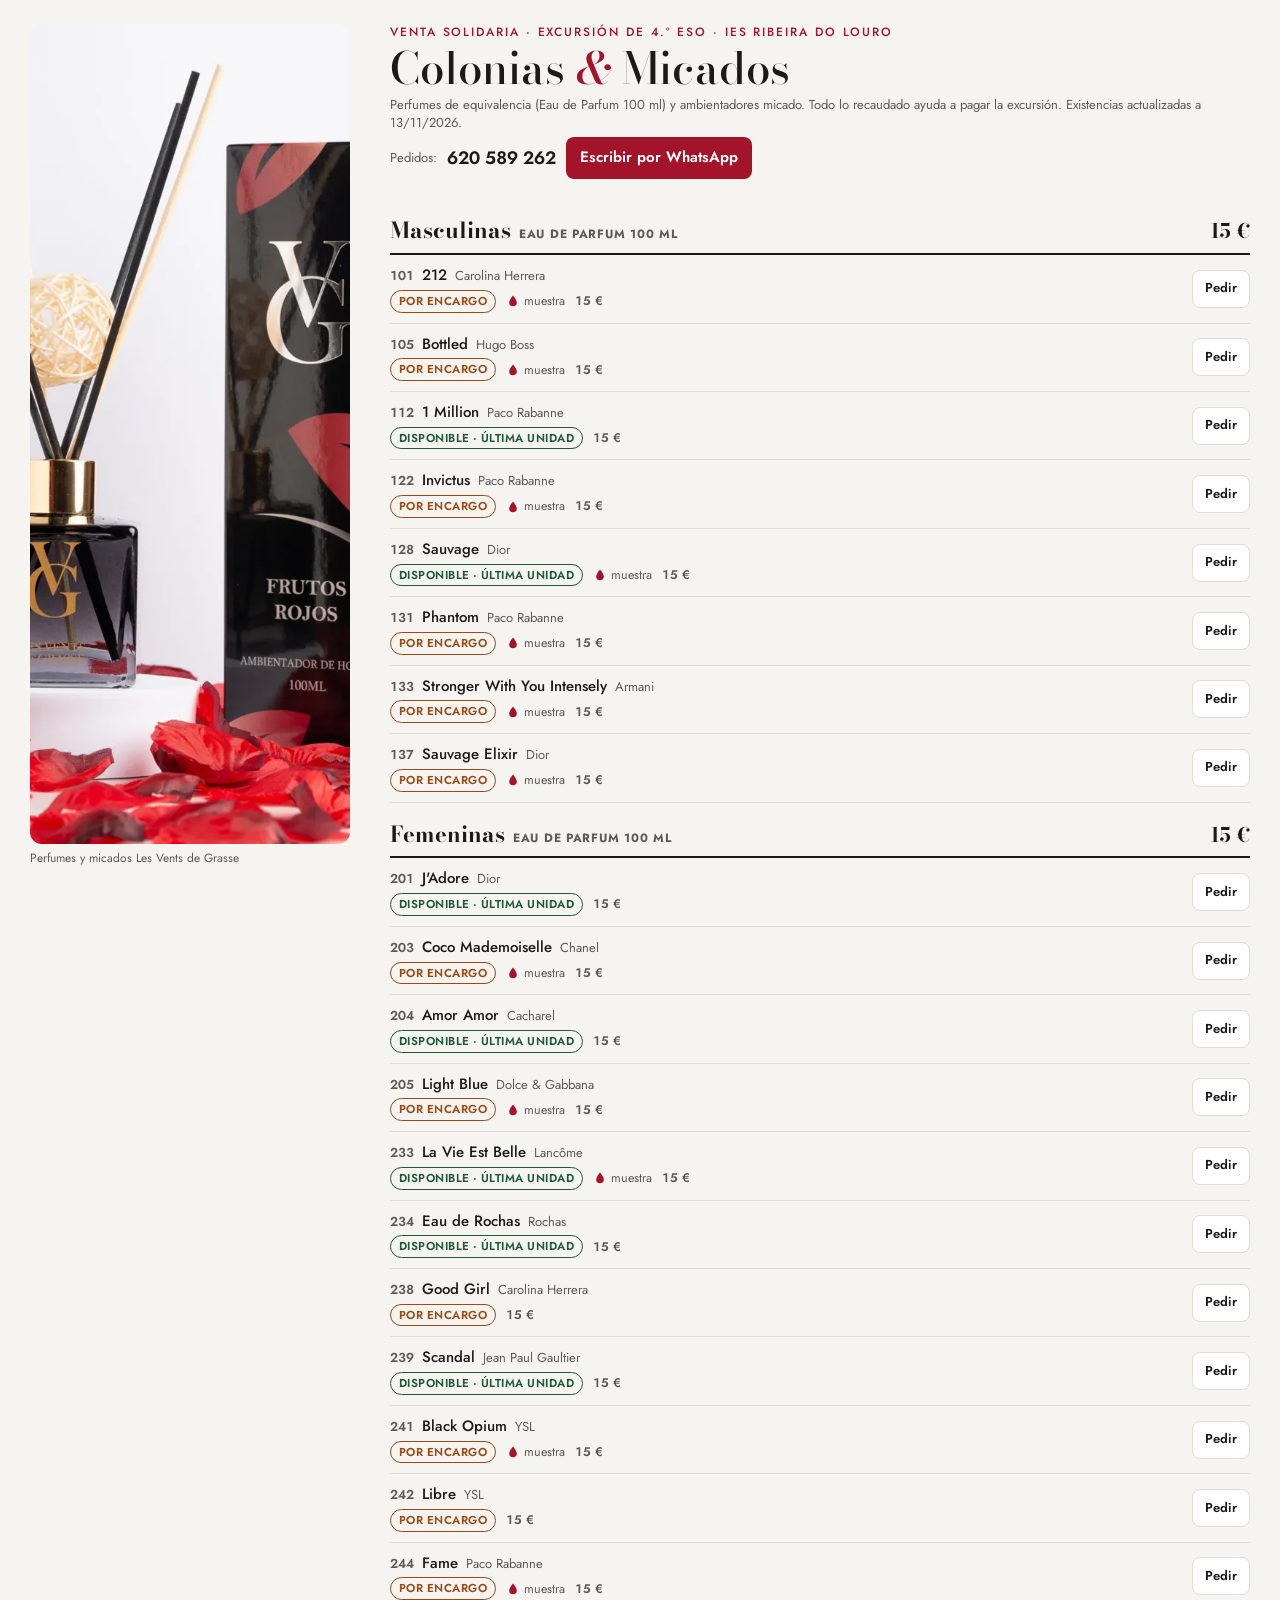
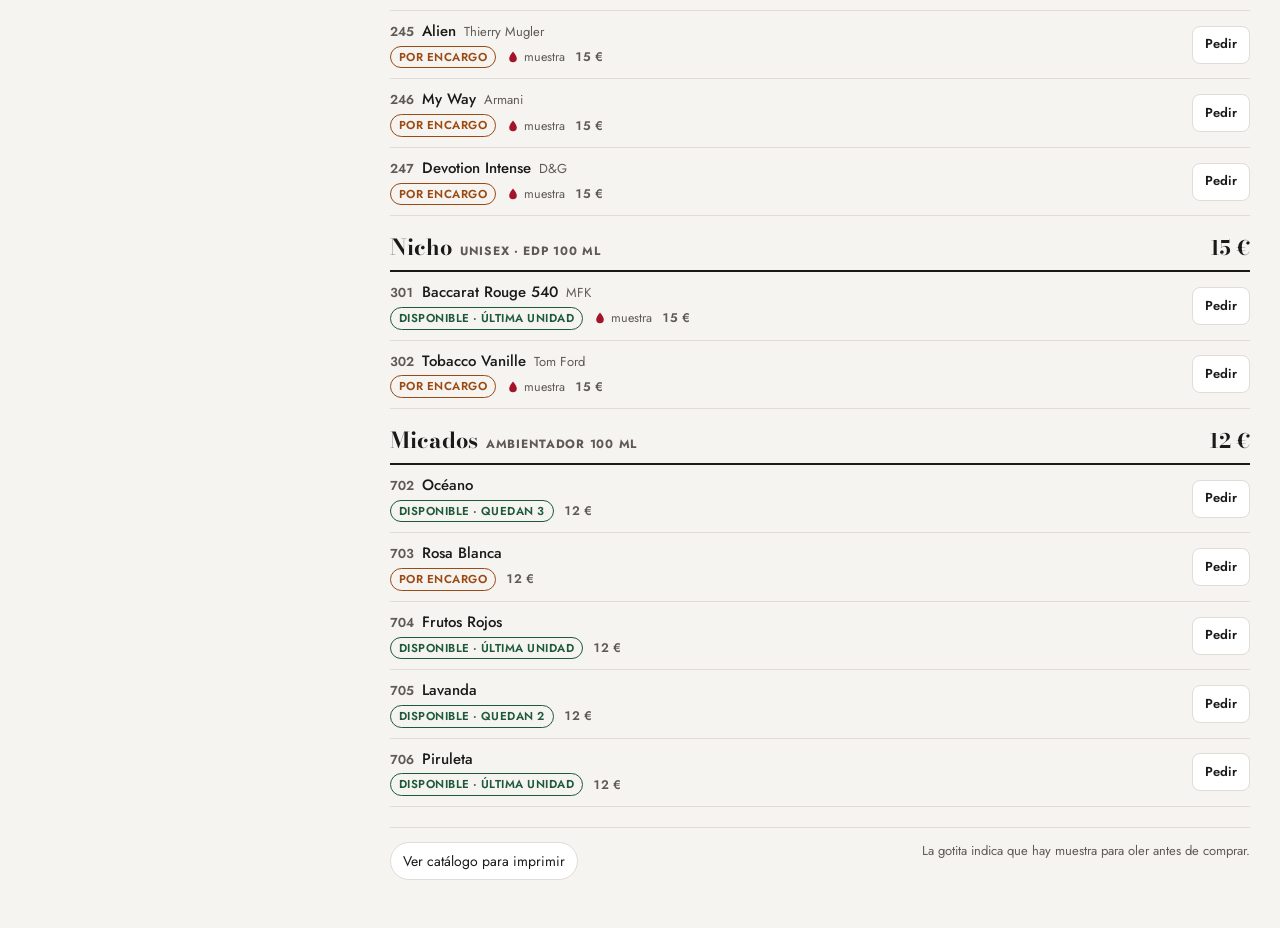
==== index.html @ 47357b12 "Página pública: sin filtros" ====
<!doctype html>
<html lang="es">
<head>
<meta charset="utf-8">
<meta name="viewport" content="width=device-width,initial-scale=1,viewport-fit=cover">
<title>Colonias &amp; Micados · Venta solidaria 4.º ESO</title>
<meta name="description" content="Catálogo de colonias y micados de la venta solidaria para la excursión de 4.º ESO del IES Ribeira do Louro.">
<link rel="preconnect" href="https://fonts.googleapis.com">
<link rel="stylesheet" href="https://fonts.googleapis.com/css2?family=Bodoni+Moda:ital,opsz,wght@0,6..96,500;0,6..96,700;1,6..96,500&family=Jost:wght@400;500;600&display=swap">
<link rel="stylesheet" href="assets/estilo.css">
<style>
.hero{display:flex;flex-direction:column;gap:10px}
.contacto{display:flex;gap:10px;flex-wrap:wrap;align-items:center}
.tel{font-size:18px;font-weight:600;font-variant-numeric:tabular-nums;user-select:all}
.pedir{font-size:13px;min-height:38px;padding:0 12px}
.precio{font-weight:600;font-variant-numeric:tabular-nums}
.pie{display:flex;justify-content:space-between;gap:12px;flex-wrap:wrap;border-top:1px solid var(--line);padding-top:14px}
/* Foto: banda arriba en móvil; columna lateral fija en pantallas anchas, sin quitar sitio al listado */
.layout{max-width:1220px;margin:0 auto;padding-block:24px 48px;display:grid;grid-template-columns:minmax(0,1fr);gap:24px}
.layout>.wrap{padding-block:0;max-width:none;margin:0;min-width:0}
.foto{margin:0}
.foto img{display:block;width:100%;border-radius:12px;object-fit:cover}
.foto .h{aspect-ratio:16/9;max-height:240px;object-position:50% 45%}
.foto .v{display:none}
.foto figcaption{font-size:12px;color:var(--muted);margin-top:6px}
@media (min-width:980px){
  .layout{grid-template-columns:320px minmax(0,1fr);gap:40px;align-items:start}
  .foto{position:sticky;top:24px}
  .foto .h{display:none}
  .foto .v{display:block;aspect-ratio:4/5;max-height:calc(100vh - 80px)}
}
</style>
</head>
<body>
<div class="layout">
<figure class="foto">
  <img class="h" src="img/foto_horizontal.webp" alt="Ambientador micado Frutos Rojos y perfumes Les Vents de Grasse 112, 303 y 245" width="1152" height="768">
  <img class="v" src="img/foto_vertical.webp" alt="Ambientador micado Frutos Rojos con su caja" width="900" height="1125" loading="lazy">
  <figcaption>Perfumes y micados Les Vents de Grasse</figcaption>
</figure>
<div class="wrap">
  <header class="top hero">
    <span class="eyebrow" id="titulo">Venta solidaria · Excursión de 4.º ESO · IES Ribeira do Louro</span>
    <h1>Colonias <em>&amp;</em> Micados</h1>
    <p class="note">Perfumes de equivalencia (Eau de Parfum 100 ml) y ambientadores micado. Todo lo recaudado ayuda a pagar la excursión. <span id="act"></span></p>
    <div class="contacto">
      <span class="note">Pedidos:</span><span class="tel" id="tel">620 589 262</span>
      <a class="btn" id="wa" href="#" target="_blank" rel="noopener">Escribir por WhatsApp</a>
    </div>
  </header>

  <div id="lista"><div class="empty">Cargando catálogo…</div></div>

  <div class="pie">
    <a class="chip" href="catalogo.html">Ver catálogo para imprimir</a>
    <span class="note">La gotita indica que hay muestra para oler antes de comprar.</span>
  </div>
</div>
</div>
<script src="assets/comun.js"></script>
<script>
let datos=null, filtro='todo';
const pasa=p=>filtro==='ya'?VS.n(p.stock)>0:filtro==='enc'?VS.n(p.stock)===0:filtro==='muestra'?!!p.muestra:true;
function waLink(texto){ return 'https://wa.me/34'+VS.telLimpio(datos.telefono)+'?text='+encodeURIComponent(texto); }
function pintar(){
  const esc=VS.esc; let h='';
  for(const c of datos.categorias){
    const items=VS.ordenados(datos,c.id).filter(pasa); if(!items.length) continue;
    h+='<div class="group"><div class="ghead"><h2>'+esc(c.nombre)+'<span class="sub">'+esc(c.sub)+'</span></h2><span class="p">'+esc(c.precio)+' €</span></div>';
    for(const p of items){
      const s=VS.n(p.stock);
      const estado=s>0?'<span class="badge on">Disponible'+(s>1?' · quedan '+s:' · última unidad')+'</span>':'<span class="badge off">Por encargo</span>';
      const txt='Hola, me interesa '+(c.id==='micado'?'el micado ':'')+p.ref+' '+p.nombre+(p.marca?' ('+p.marca+')':'')+(s>0?'':' por encargo')+'. ¿Está disponible?';
      h+='<div class="item"><div class="info"><div class="line1"><span class="ref">'+esc(p.ref)+'</span><span class="nm">'+esc(p.nombre)+'</span>'
        +(p.marca?'<span class="br">'+esc(p.marca)+'</span>':'')+'</div><div class="meta">'+estado
        +(p.muestra?'<span class="mu">'+VS.DROP+' muestra</span>':'')+'<span class="precio">'+esc(c.precio)+' €</span></div></div>'
        +'<a class="btn ghost pedir" href="'+esc(waLink(txt))+'" target="_blank" rel="noopener" aria-label="Pedir '+esc(p.nombre)+' por WhatsApp">Pedir</a></div>';
    }
    h+='</div>';
  }
  document.getElementById('lista').innerHTML=h||'<div class="empty">No hay productos con este filtro.</div>';
}
document.addEventListener('click',e=>{
  const b=e.target.closest('[data-f]'); if(!b) return;
  filtro=b.dataset.f; document.querySelectorAll('[data-f]').forEach(x=>x.setAttribute('aria-pressed',String(x===b))); pintar();
});
VS.cargarStock().then(d=>{
  datos=d;
  document.getElementById('tel').textContent=d.telefono;
  document.getElementById('titulo').textContent=d.titulo||'';
  document.getElementById('act').textContent='Existencias actualizadas a '+VS.fecha(d.actualizado)+'.';
  document.getElementById('wa').href=waLink('Hola, os escribo por la venta solidaria de colonias y micados de 4.º ESO.');
  pintar();
}).catch(e=>{ document.getElementById('lista').innerHTML='<div class="empty err">No se pudo cargar el catálogo. Recarga la página.</div>'; });
</script>
</body>
</html>
---- assets/estilo.css ----
/* Venta solidaria · estilos de pantalla (catálogo público y gestión).
   Columna centrada; tonos de perfumería: tinta, papel cálido y el rojo del folleto. */
:root{
  --bg:#f6f4f1; --surface:#ffffff; --fg:#1b1a19; --muted:#5f5a55; --line:#e1dcd5;
  --accent:#a3142b; --accent-fg:#ffffff; --ok:#1e5a3a; --warn:#9a4a12; --chip:#efe9e2;
  --display:'Bodoni Moda', Georgia, 'Times New Roman', serif;
  --body:'Jost', system-ui, -apple-system, 'Segoe UI', sans-serif;
  color-scheme:light;
}
@media (prefers-color-scheme: dark){:root{
  --bg:#171615; --surface:#211f1d; --fg:#f1ede8; --muted:#b2aaa1; --line:#3a3633;
  --accent:#e0566b; --accent-fg:#1b0a0d; --ok:#6fc596; --warn:#e9a46a; --chip:#2c2926; color-scheme:dark}}
*{box-sizing:border-box}
html{-webkit-text-size-adjust:100%}
body{margin:0;background:var(--bg);color:var(--fg);font-family:var(--body);font-size:15px;line-height:1.45;
  padding-left:max(16px, env(safe-area-inset-left, 0px));padding-right:max(16px, env(safe-area-inset-right, 0px))}
.wrap{max-width:940px;margin:0 auto;padding-block:24px 48px;display:flex;flex-direction:column;gap:20px}
header.top{display:flex;flex-direction:column;gap:4px}
.eyebrow{font-size:12px;letter-spacing:.16em;text-transform:uppercase;color:var(--accent);font-weight:500}
h1{font-family:var(--display);font-weight:500;font-size:clamp(30px,6vw,44px);line-height:1.05;margin:0;text-wrap:balance}
h1 em{color:var(--accent)}
.note{color:var(--muted);font-size:13px;margin:0}
a{color:var(--accent)}
.tiles{display:grid;grid-template-columns:repeat(4,minmax(0,1fr));gap:10px}
@media (max-width:640px){.tiles{grid-template-columns:repeat(2,minmax(0,1fr))}}
.tile{background:var(--surface);border:1px solid var(--line);border-radius:10px;padding:12px 14px;display:flex;flex-direction:column;gap:2px;min-width:0}
.tile .k{font-size:12px;letter-spacing:.08em;text-transform:uppercase;color:var(--muted)}
.tile .v{font-family:var(--display);font-size:30px;font-weight:700;font-variant-numeric:tabular-nums;line-height:1.1}
.tile .s{font-size:12px;color:var(--muted)}
.tabs{display:flex;gap:4px;background:var(--chip);border-radius:10px;padding:4px;align-self:flex-start;flex-wrap:wrap}
.tabs button{border:0;background:transparent;color:var(--fg);font:inherit;font-weight:500;padding:8px 16px;border-radius:7px;cursor:pointer;min-height:40px}
.tabs button[aria-selected="true"]{background:var(--surface);box-shadow:0 1px 2px rgba(0,0,0,.12)}
.bar{display:flex;gap:8px;flex-wrap:wrap;align-items:center}
.chip{border:1px solid var(--line);background:var(--surface);color:var(--fg);font:inherit;font-size:14px;padding:6px 12px;border-radius:999px;cursor:pointer;min-height:38px;text-decoration:none;display:inline-flex;align-items:center}
.chip[aria-pressed="true"]{background:var(--fg);color:var(--bg);border-color:var(--fg)}
.group{display:flex;flex-direction:column}
.ghead{display:flex;justify-content:space-between;align-items:baseline;border-bottom:2px solid var(--fg);padding:16px 0 6px;gap:12px}
.ghead h2{margin:0;font-family:var(--display);font-size:22px}
.ghead .sub{font-size:12px;letter-spacing:.06em;text-transform:uppercase;color:var(--muted);margin-left:8px;font-family:var(--body)}
.ghead .p{font-family:var(--display);font-weight:700;font-size:20px;white-space:nowrap}
.item{display:grid;grid-template-columns:minmax(0,1fr) auto;gap:8px 16px;align-items:center;padding:10px 0;border-bottom:1px solid var(--line)}
@media (max-width:700px){.item.adm{grid-template-columns:minmax(0,1fr)}}
.info{min-width:0;display:flex;flex-direction:column;gap:3px}
.line1{display:flex;gap:8px;align-items:baseline;flex-wrap:wrap}
.ref{font-weight:600;font-variant-numeric:tabular-nums;color:var(--muted);font-size:13px}
.nm{font-weight:500}
.br{color:var(--muted);font-size:13px}
.meta{font-size:12.5px;color:var(--muted);display:flex;gap:10px;flex-wrap:wrap;align-items:center}
.badge{font-size:11.5px;font-weight:600;letter-spacing:.04em;text-transform:uppercase;padding:2px 8px;border-radius:999px;border:1.5px solid currentColor;white-space:nowrap}
.badge.on{color:var(--ok)} .badge.off{color:var(--warn)}
.mu{display:inline-flex;gap:4px;align-items:center}
.drop{width:14px;height:14px;display:inline-block;color:var(--accent)}
.ctl{display:flex;gap:8px;align-items:center;flex-wrap:wrap}
.step{display:flex;align-items:center;border:1px solid var(--line);border-radius:8px;background:var(--surface)}
.step .lbl{font-size:11.5px;text-transform:uppercase;letter-spacing:.06em;color:var(--muted);padding:0 4px 0 10px}
.step button{width:40px;height:40px;border:0;background:transparent;color:var(--fg);font-size:20px;cursor:pointer;border-radius:8px}
.step button:disabled{opacity:.3;cursor:default}
.step output{min-width:24px;text-align:center;font-weight:600;font-variant-numeric:tabular-nums}
.btn{background:var(--accent);color:var(--accent-fg);border:0;font:inherit;font-weight:600;padding:0 14px;min-height:42px;border-radius:8px;cursor:pointer;text-decoration:none;display:inline-flex;align-items:center;gap:6px}
.btn:disabled{opacity:.35;cursor:default}
.btn.dark{background:var(--fg);color:var(--bg)}
.btn.ghost{background:var(--surface);color:var(--fg);border:1px solid var(--line)}
.mtg{border:1px solid var(--line);background:var(--surface);color:var(--muted);font:inherit;font-size:13px;min-height:42px;padding:0 12px;border-radius:8px;cursor:pointer;display:flex;gap:6px;align-items:center}
.mtg[aria-pressed="true"]{color:var(--fg);border-color:var(--fg)}
button:focus-visible,a:focus-visible,input:focus-visible{outline:2px solid var(--accent);outline-offset:2px}
.empty{background:var(--surface);border:1px dashed var(--line);border-radius:10px;padding:24px;color:var(--muted);text-align:center}
.panel{background:var(--surface);border:1px solid var(--line);border-radius:10px;padding:16px;display:flex;flex-direction:column;gap:12px}
.panel h2{margin:0;font-family:var(--display);font-size:20px}
.field{display:flex;flex-direction:column;gap:4px}
.field label{font-size:13px;font-weight:500}
.field input{font:inherit;padding:10px 12px;border:1px solid var(--line);border-radius:8px;background:var(--bg);color:var(--fg);min-height:42px;width:100%}
.grid2{display:grid;grid-template-columns:repeat(2,minmax(0,1fr));gap:12px}
@media (max-width:560px){.grid2{grid-template-columns:minmax(0,1fr)}}
.log{display:flex;flex-direction:column}
.logrow{display:grid;grid-template-columns:110px minmax(0,1fr) auto;gap:10px;align-items:center;padding:9px 0;border-bottom:1px solid var(--line);font-size:14px}
@media (max-width:560px){.logrow{grid-template-columns:minmax(0,1fr) auto}.logrow .t{grid-column:1/-1}}
.logrow .t{color:var(--muted);font-variant-numeric:tabular-nums;font-size:13px}
.toast{position:fixed;left:50%;transform:translateX(-50%);bottom:calc(16px + env(safe-area-inset-bottom, 0px));background:var(--fg);color:var(--bg);padding:10px 16px;border-radius:8px;font-size:14px;max-width:calc(100% - 32px);z-index:20}
.err{color:var(--warn)}
[hidden]{display:none!important}
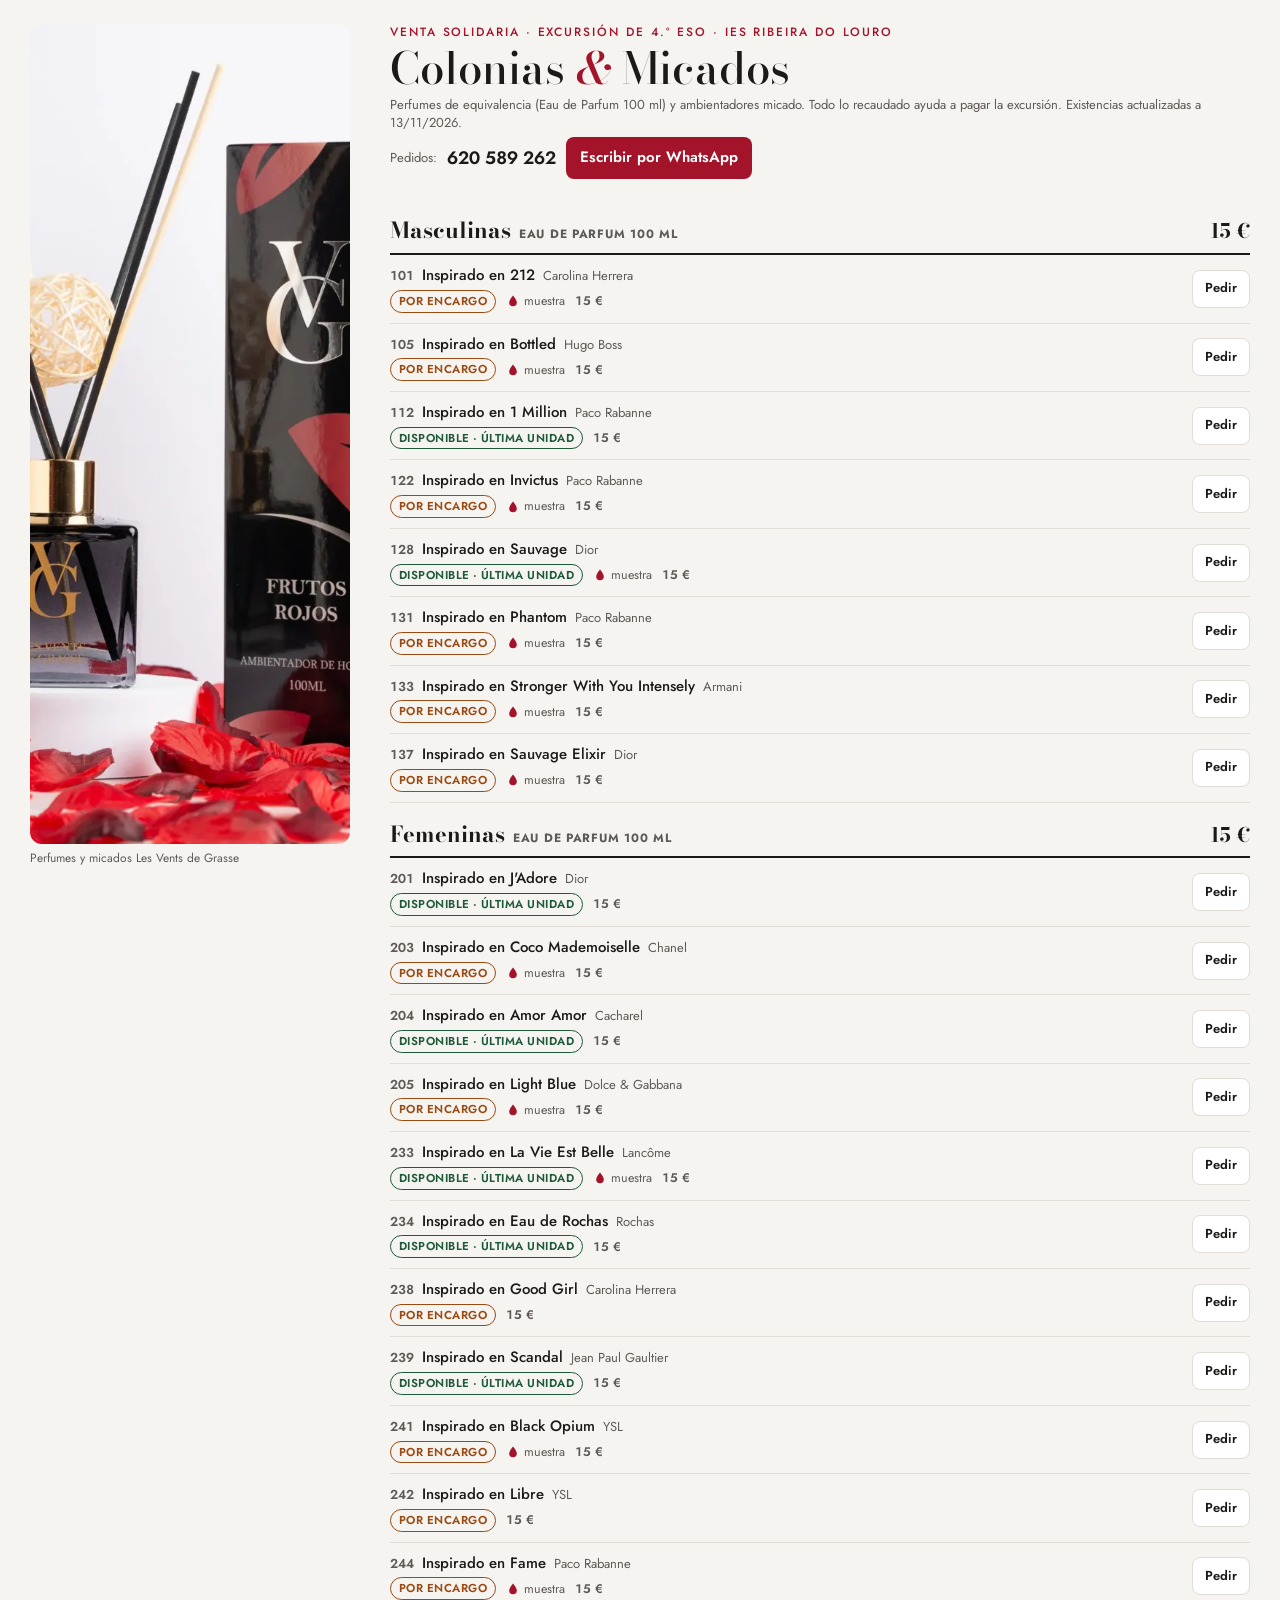
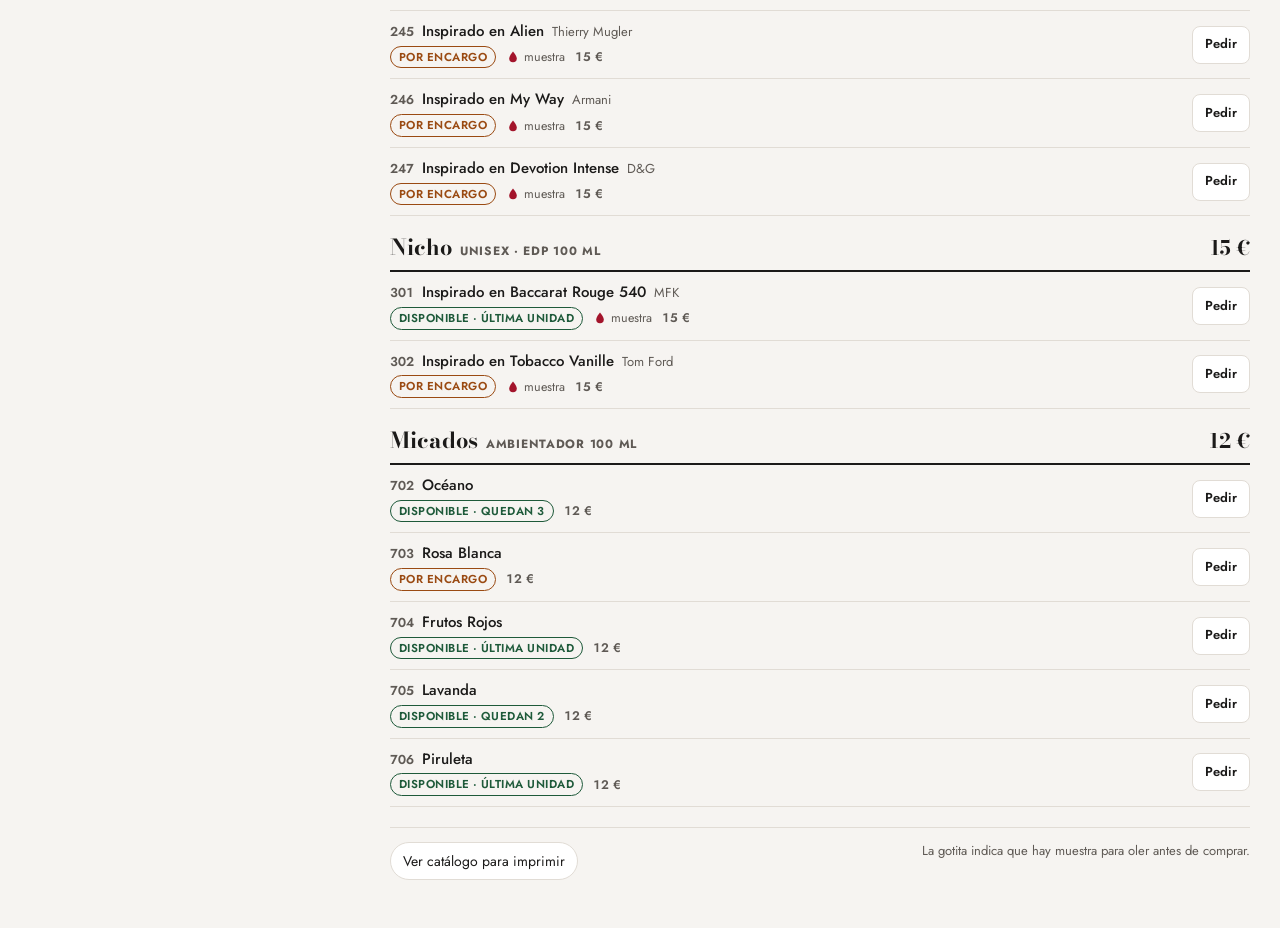
==== commit 8f7c0de1: "Pública: perfumes como 'Inspirado en'" ====
--- a/index.html
+++ b/index.html
@@ -70,8 +70,9 @@
     for(const p of items){
       const s=VS.n(p.stock);
       const estado=s>0?'<span class="badge on">Disponible'+(s>1?' · quedan '+s:' · última unidad')+'</span>':'<span class="badge off">Por encargo</span>';
-      const txt='Hola, me interesa '+(c.id==='micado'?'el micado ':'')+p.ref+' '+p.nombre+(p.marca?' ('+p.marca+')':'')+(s>0?'':' por encargo')+'. ¿Está disponible?';
-      h+='<div class="item"><div class="info"><div class="line1"><span class="ref">'+esc(p.ref)+'</span><span class="nm">'+esc(p.nombre)+'</span>'
+      const insp=c.id!=='micado';
+      const txt='Hola, me interesa '+(insp?'el '+p.ref+' (inspirado en '+p.nombre+(p.marca?' de '+p.marca:'')+')':'el micado '+p.ref+' '+p.nombre)+(s>0?'':', por encargo')+'. ¿Está disponible?';
+      h+='<div class="item"><div class="info"><div class="line1"><span class="ref">'+esc(p.ref)+'</span><span class="nm">'+(insp?'Inspirado en ':'')+esc(p.nombre)+'</span>'
         +(p.marca?'<span class="br">'+esc(p.marca)+'</span>':'')+'</div><div class="meta">'+estado
         +(p.muestra?'<span class="mu">'+VS.DROP+' muestra</span>':'')+'<span class="precio">'+esc(c.precio)+' €</span></div></div>'
         +'<a class="btn ghost pedir" href="'+esc(waLink(txt))+'" target="_blank" rel="noopener" aria-label="Pedir '+esc(p.nombre)+' por WhatsApp">Pedir</a></div>';
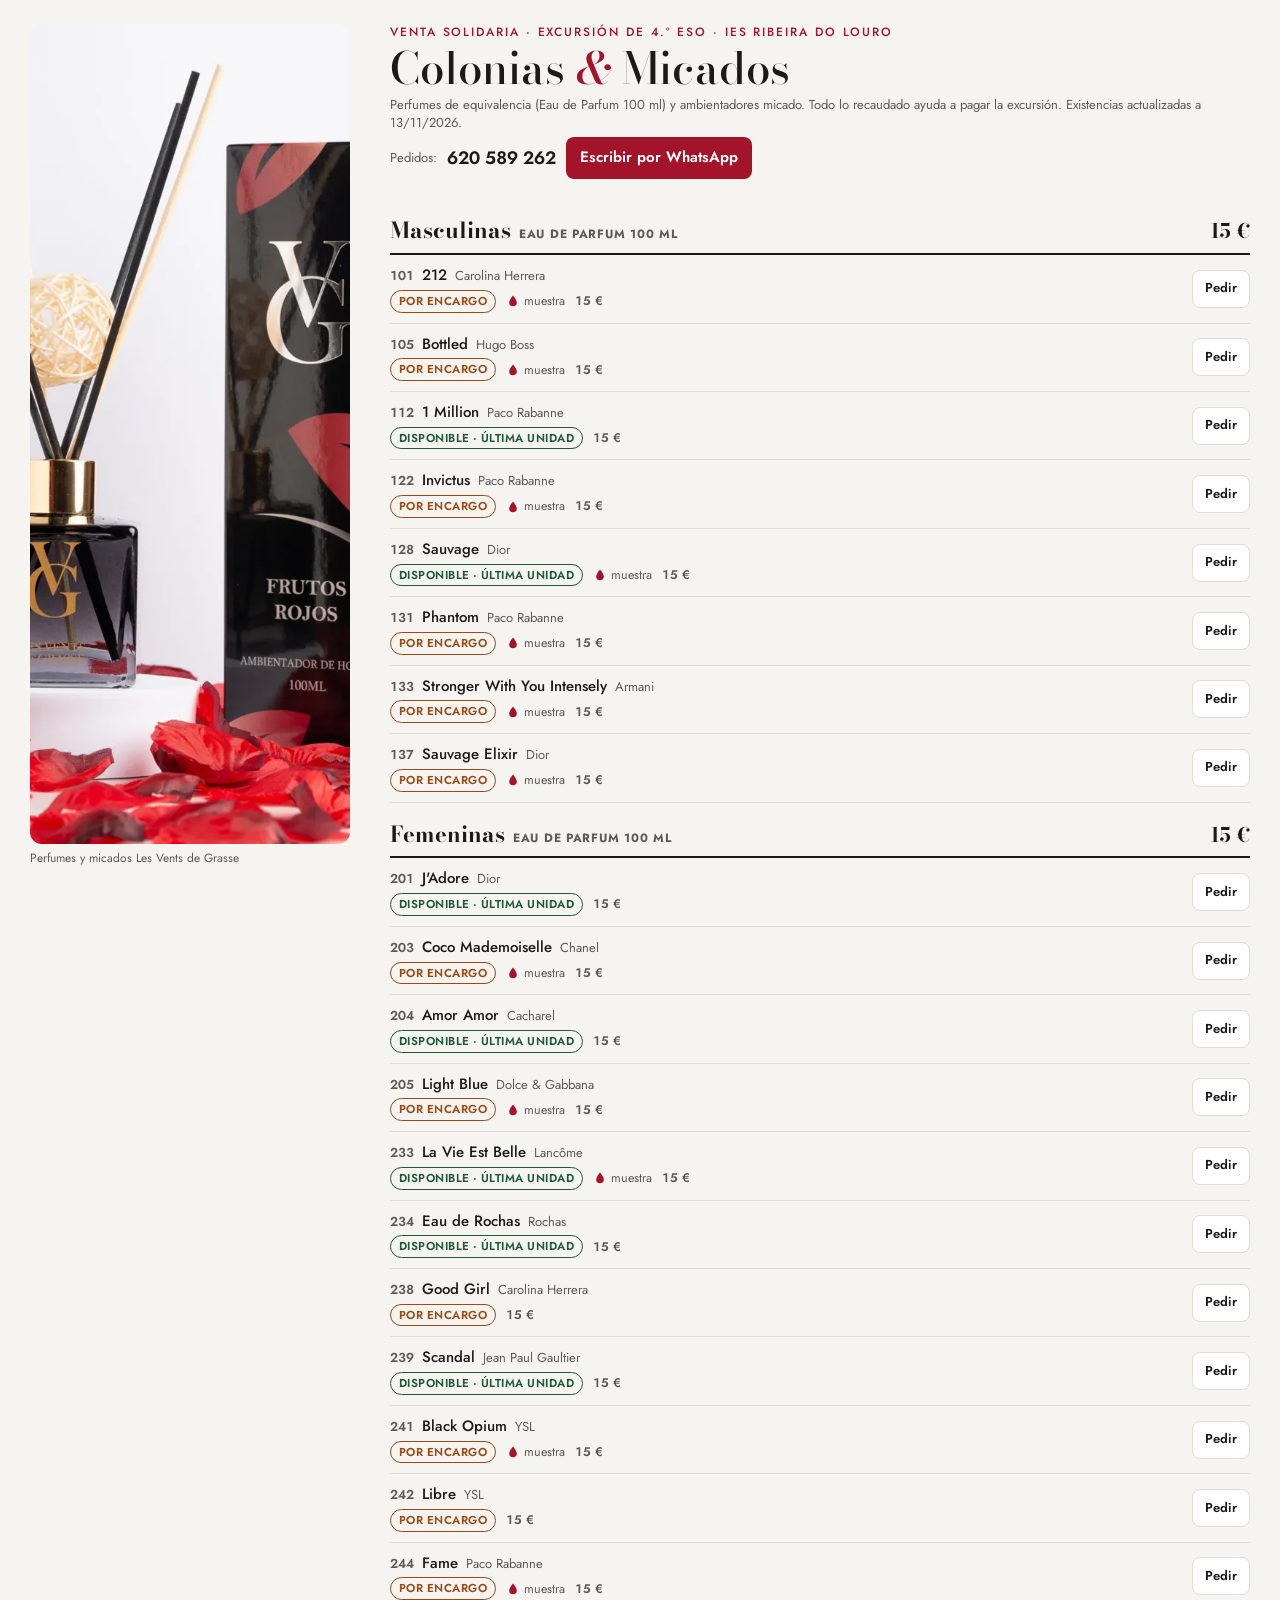
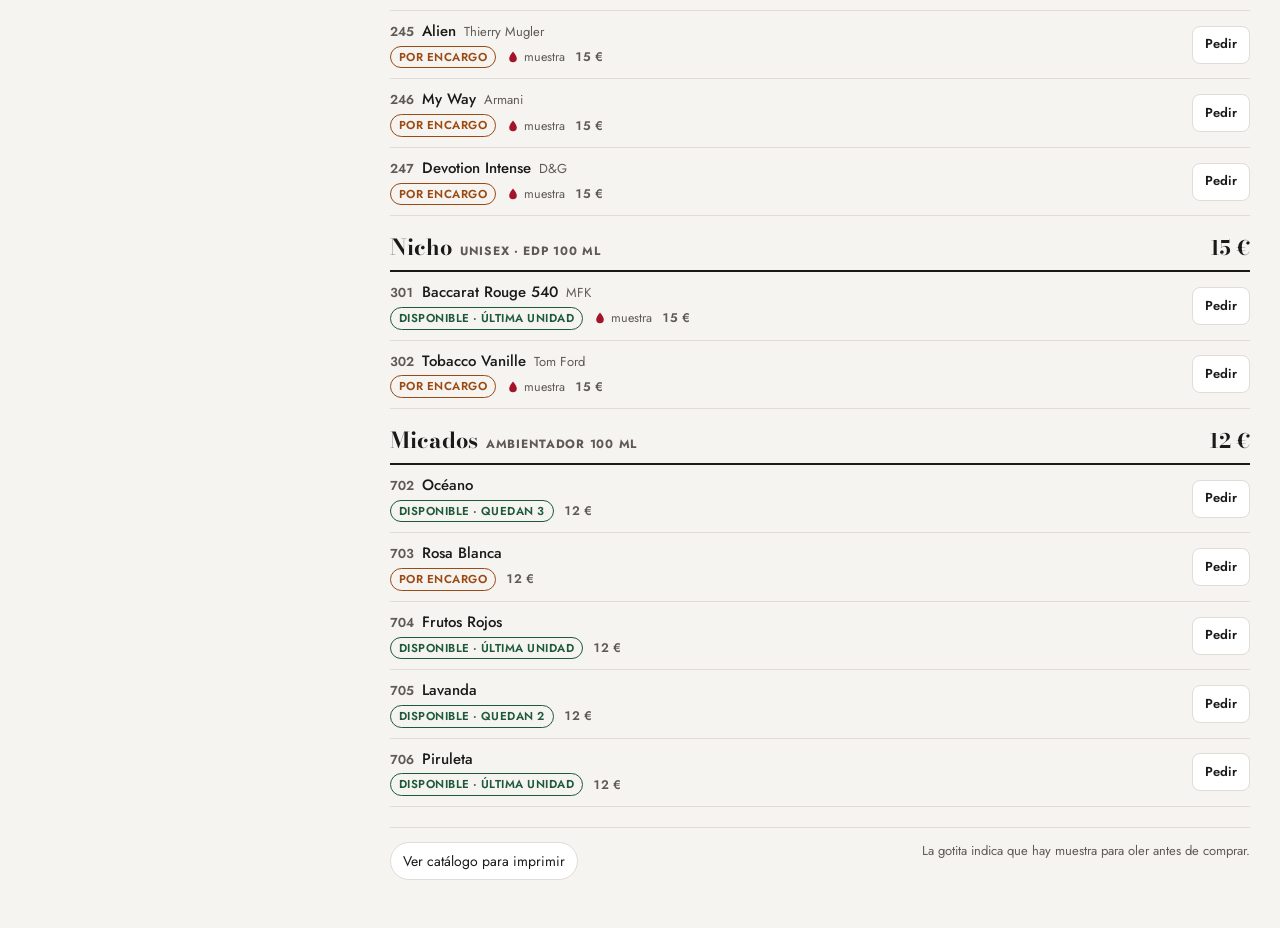
==== commit 9cee676f: "Pública: sin etiquetas de disponibilidad; A4 sin fondo en el pie" ====
--- a/index.html
+++ b/index.html
@@ -70,9 +70,8 @@
     for(const p of items){
       const s=VS.n(p.stock);
       const estado=s>0?'<span class="badge on">Disponible'+(s>1?' · quedan '+s:' · última unidad')+'</span>':'<span class="badge off">Por encargo</span>';
-      const insp=c.id!=='micado';
-      const txt='Hola, me interesa '+(insp?'el '+p.ref+' (inspirado en '+p.nombre+(p.marca?' de '+p.marca:'')+')':'el micado '+p.ref+' '+p.nombre)+(s>0?'':', por encargo')+'. ¿Está disponible?';
-      h+='<div class="item"><div class="info"><div class="line1"><span class="ref">'+esc(p.ref)+'</span><span class="nm">'+(insp?'Inspirado en ':'')+esc(p.nombre)+'</span>'
+      const txt='Hola, me interesa '+(c.id==='micado'?'el micado ':'')+p.ref+' '+p.nombre+(p.marca?' ('+p.marca+')':'')+(s>0?'':' por encargo')+'. ¿Está disponible?';
+      h+='<div class="item"><div class="info"><div class="line1"><span class="ref">'+esc(p.ref)+'</span><span class="nm">'+esc(p.nombre)+'</span>'
         +(p.marca?'<span class="br">'+esc(p.marca)+'</span>':'')+'</div><div class="meta">'+estado
         +(p.muestra?'<span class="mu">'+VS.DROP+' muestra</span>':'')+'<span class="precio">'+esc(c.precio)+' €</span></div></div>'
         +'<a class="btn ghost pedir" href="'+esc(waLink(txt))+'" target="_blank" rel="noopener" aria-label="Pedir '+esc(p.nombre)+' por WhatsApp">Pedir</a></div>';
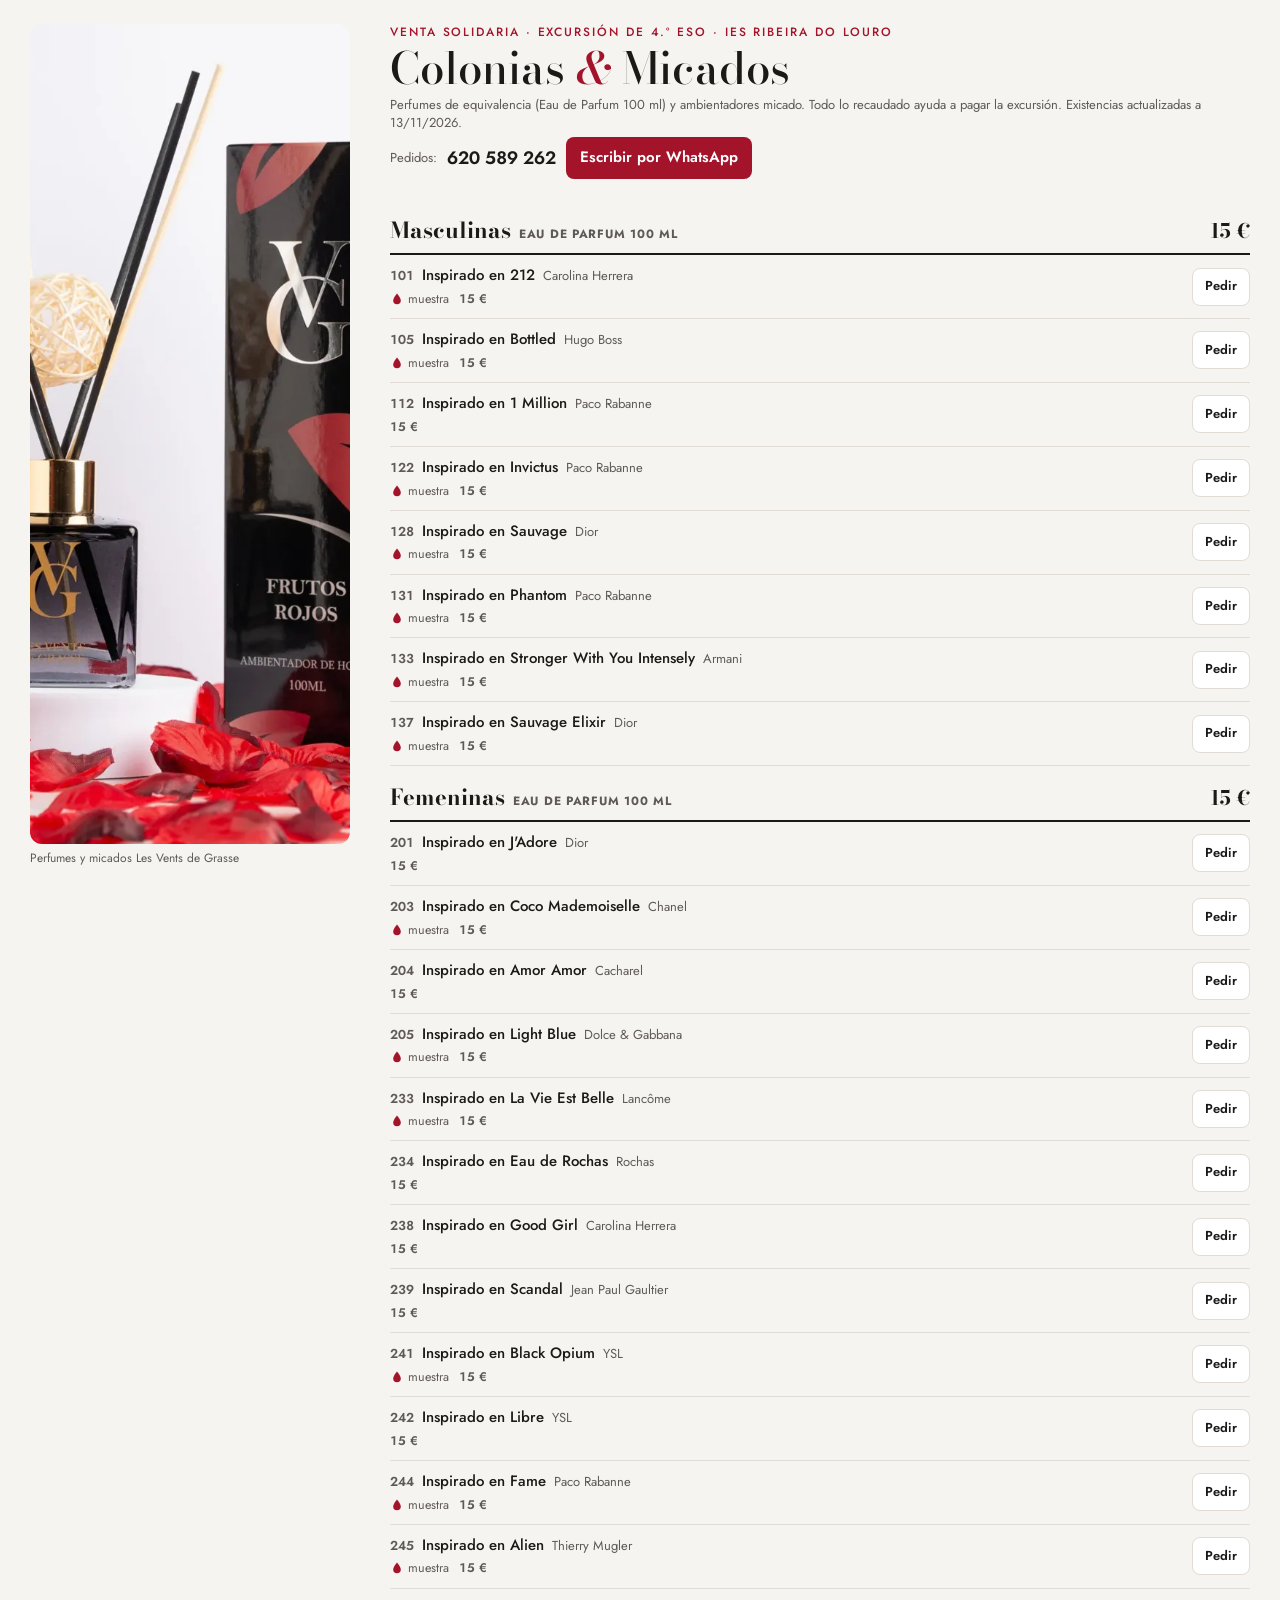
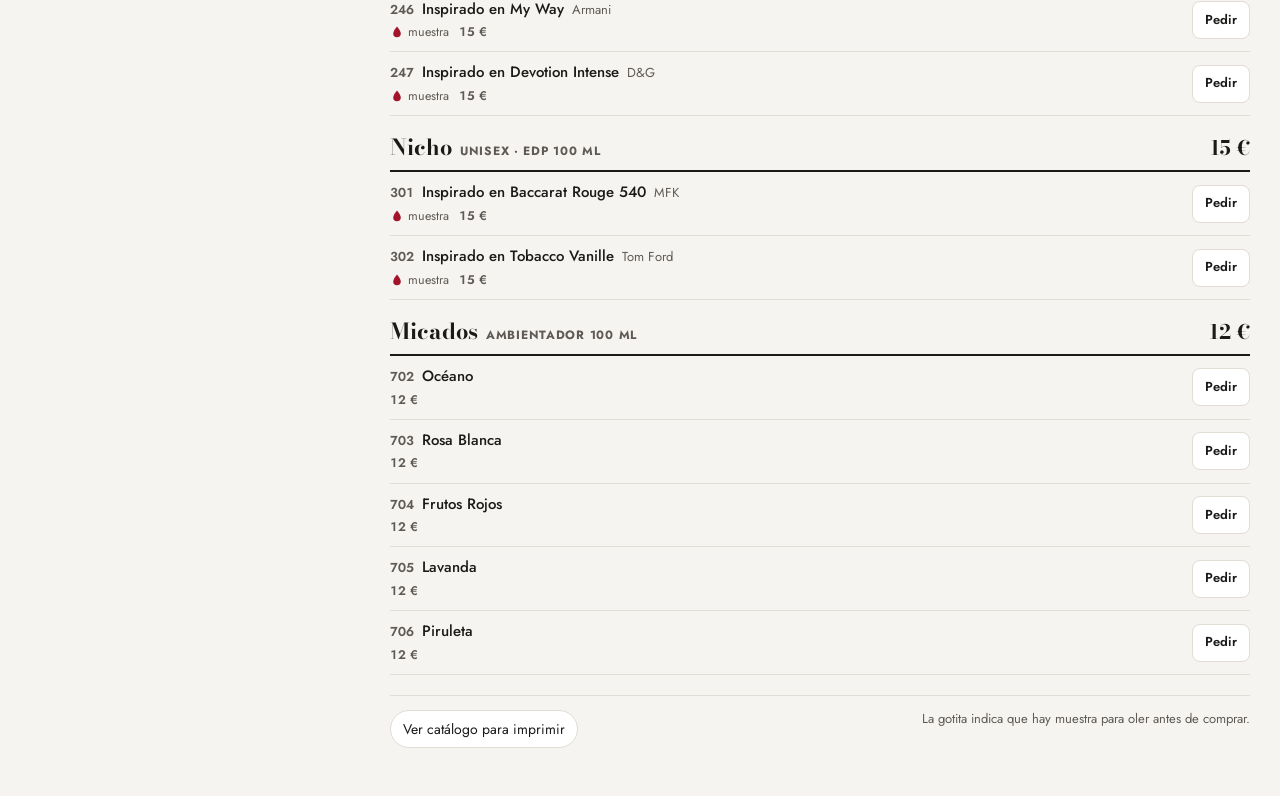
==== commit 576cf9d6: "Pública: Inspirado en y sin etiquetas de disponibilidad" ====
--- a/index.html
+++ b/index.html
@@ -45,7 +45,7 @@
     <p class="note">Perfumes de equivalencia (Eau de Parfum 100 ml) y ambientadores micado. Todo lo recaudado ayuda a pagar la excursión. <span id="act"></span></p>
     <div class="contacto">
       <span class="note">Pedidos:</span><span class="tel" id="tel">620 589 262</span>
-      <a class="btn" id="wa" href="#" target="_blank" rel="noopener">Escribir por WhatsApp</a>
+      <a class="btn" id="wa" href="#">Escribir por WhatsApp</a>
     </div>
   </header>
 
@@ -61,7 +61,7 @@
 <script>
 let datos=null, filtro='todo';
 const pasa=p=>filtro==='ya'?VS.n(p.stock)>0:filtro==='enc'?VS.n(p.stock)===0:filtro==='muestra'?!!p.muestra:true;
-function waLink(texto){ return 'https://wa.me/34'+VS.telLimpio(datos.telefono)+'?text='+encodeURIComponent(texto); }
+function waLink(texto){ return 'whatsapp://send?phone=34'+VS.telLimpio(datos.telefono)+'&text='+encodeURIComponent(texto); }
 function pintar(){
   const esc=VS.esc; let h='';
   for(const c of datos.categorias){
@@ -69,12 +69,13 @@
     h+='<div class="group"><div class="ghead"><h2>'+esc(c.nombre)+'<span class="sub">'+esc(c.sub)+'</span></h2><span class="p">'+esc(c.precio)+' €</span></div>';
     for(const p of items){
       const s=VS.n(p.stock);
-      const estado=s>0?'<span class="badge on">Disponible'+(s>1?' · quedan '+s:' · última unidad')+'</span>':'<span class="badge off">Por encargo</span>';
-      const txt='Hola, me interesa '+(c.id==='micado'?'el micado ':'')+p.ref+' '+p.nombre+(p.marca?' ('+p.marca+')':'')+(s>0?'':' por encargo')+'. ¿Está disponible?';
-      h+='<div class="item"><div class="info"><div class="line1"><span class="ref">'+esc(p.ref)+'</span><span class="nm">'+esc(p.nombre)+'</span>'
+      const estado=''; // la web pública no muestra disponibilidad (ni «última unidad» ni «por encargo»)
+      const insp=c.id!=='micado';
+      const txt='Hola, me interesa '+(insp?'el '+p.ref+' (inspirado en '+p.nombre+(p.marca?' de '+p.marca:'')+')':'el micado '+p.ref+' '+p.nombre)+'. ¿Está disponible?';
+      h+='<div class="item"><div class="info"><div class="line1"><span class="ref">'+esc(p.ref)+'</span><span class="nm">'+(insp?'Inspirado en ':'')+esc(p.nombre)+'</span>'
         +(p.marca?'<span class="br">'+esc(p.marca)+'</span>':'')+'</div><div class="meta">'+estado
         +(p.muestra?'<span class="mu">'+VS.DROP+' muestra</span>':'')+'<span class="precio">'+esc(c.precio)+' €</span></div></div>'
-        +'<a class="btn ghost pedir" href="'+esc(waLink(txt))+'" target="_blank" rel="noopener" aria-label="Pedir '+esc(p.nombre)+' por WhatsApp">Pedir</a></div>';
+        +'<a class="btn ghost pedir" href="'+esc(waLink(txt))+'" aria-label="Pedir '+esc(p.nombre)+' por WhatsApp">Pedir</a></div>';
     }
     h+='</div>';
   }
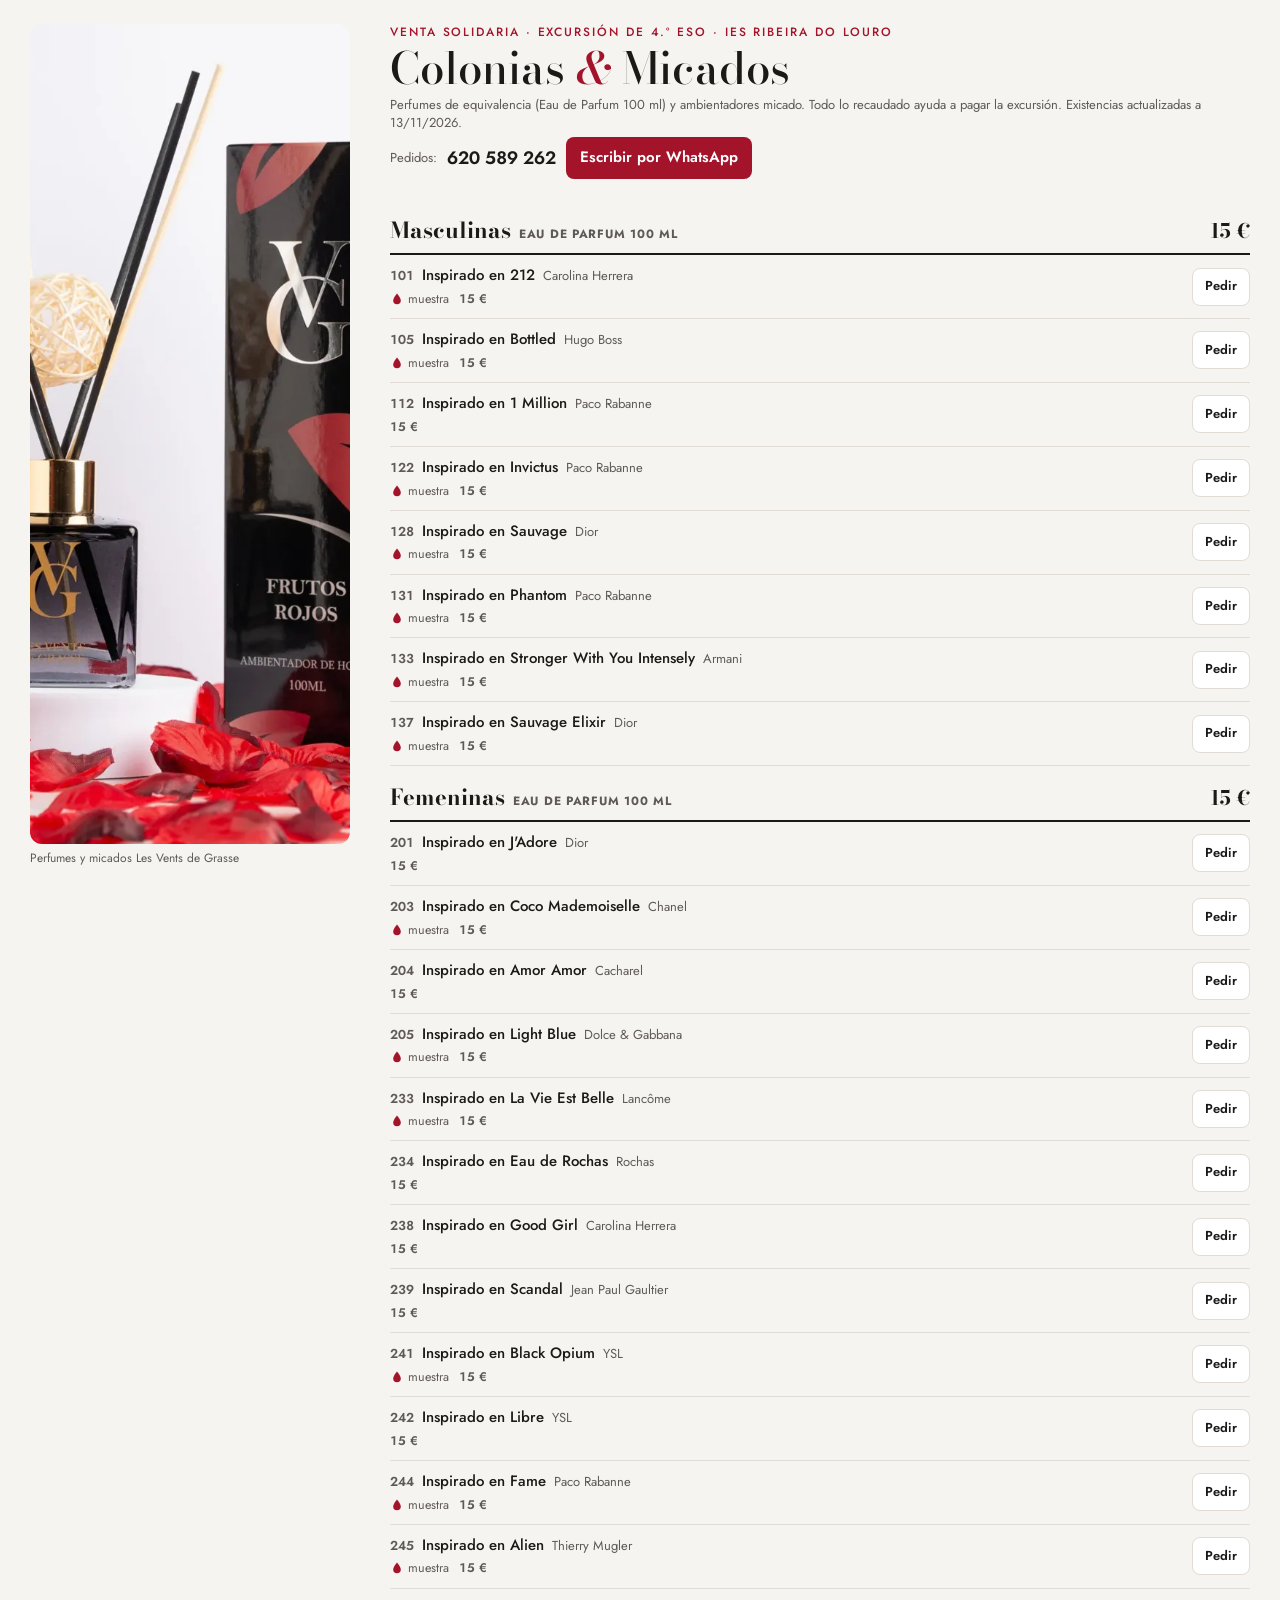
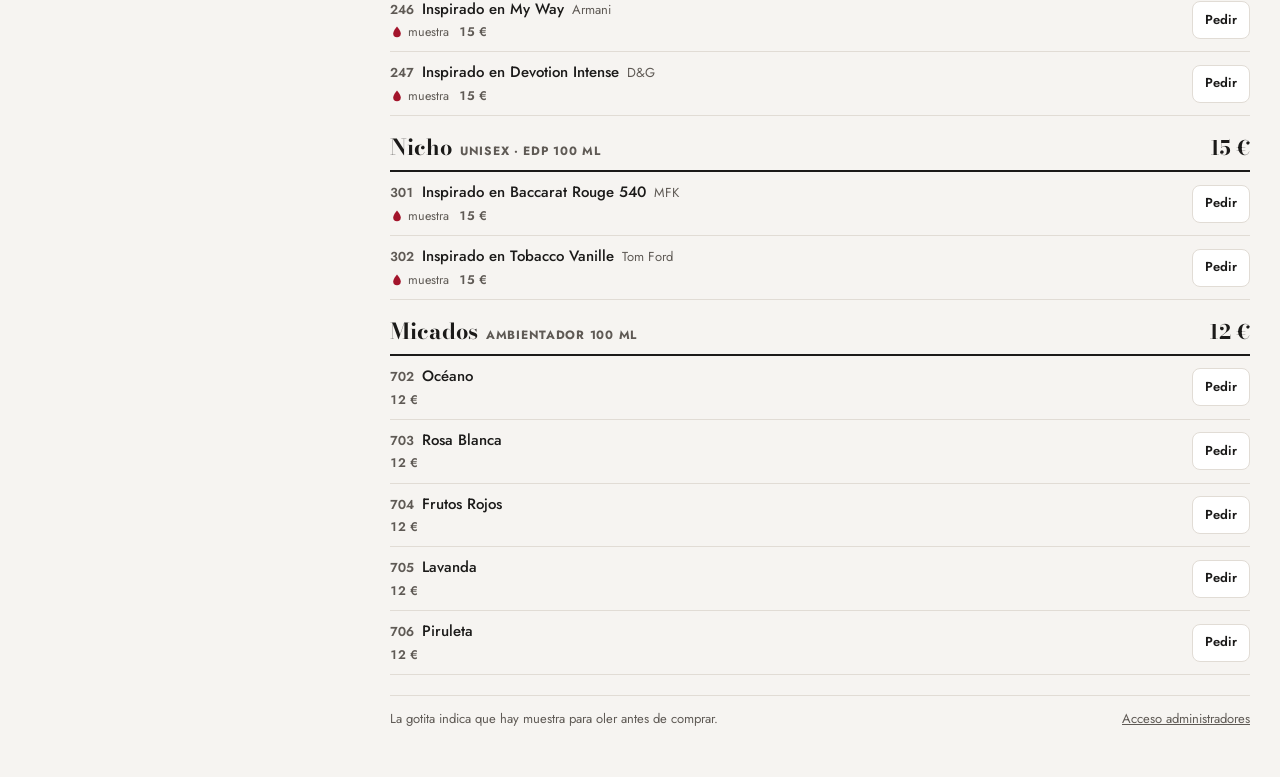
==== commit f362c3dd: "Acceso de administradores con contraseña" ====
--- a/index.html
+++ b/index.html
@@ -4,6 +4,10 @@
 <meta charset="utf-8">
 <meta name="viewport" content="width=device-width,initial-scale=1,viewport-fit=cover">
 <title>Colonias &amp; Micados · Venta solidaria 4.º ESO</title>
+<link rel="icon" href="img/icono.svg" type="image/svg+xml">
+<link rel="icon" href="img/icono-32.png" sizes="32x32" type="image/png">
+<link rel="apple-touch-icon" href="img/icono-180.png">
+<meta name="theme-color" content="#a3142b">
 <meta name="description" content="Catálogo de colonias y micados de la venta solidaria para la excursión de 4.º ESO del IES Ribeira do Louro.">
 <link rel="preconnect" href="https://fonts.googleapis.com">
 <link rel="stylesheet" href="https://fonts.googleapis.com/css2?family=Bodoni+Moda:ital,opsz,wght@0,6..96,500;0,6..96,700;1,6..96,500&family=Jost:wght@400;500;600&display=swap">
@@ -52,8 +56,8 @@
   <div id="lista"><div class="empty">Cargando catálogo…</div></div>
 
   <div class="pie">
-    <a class="chip" href="catalogo.html">Ver catálogo para imprimir</a>
     <span class="note">La gotita indica que hay muestra para oler antes de comprar.</span>
+    <a class="note" href="admin.html" rel="nofollow" style="color:var(--muted)">Acceso administradores</a>
   </div>
 </div>
 </div>
